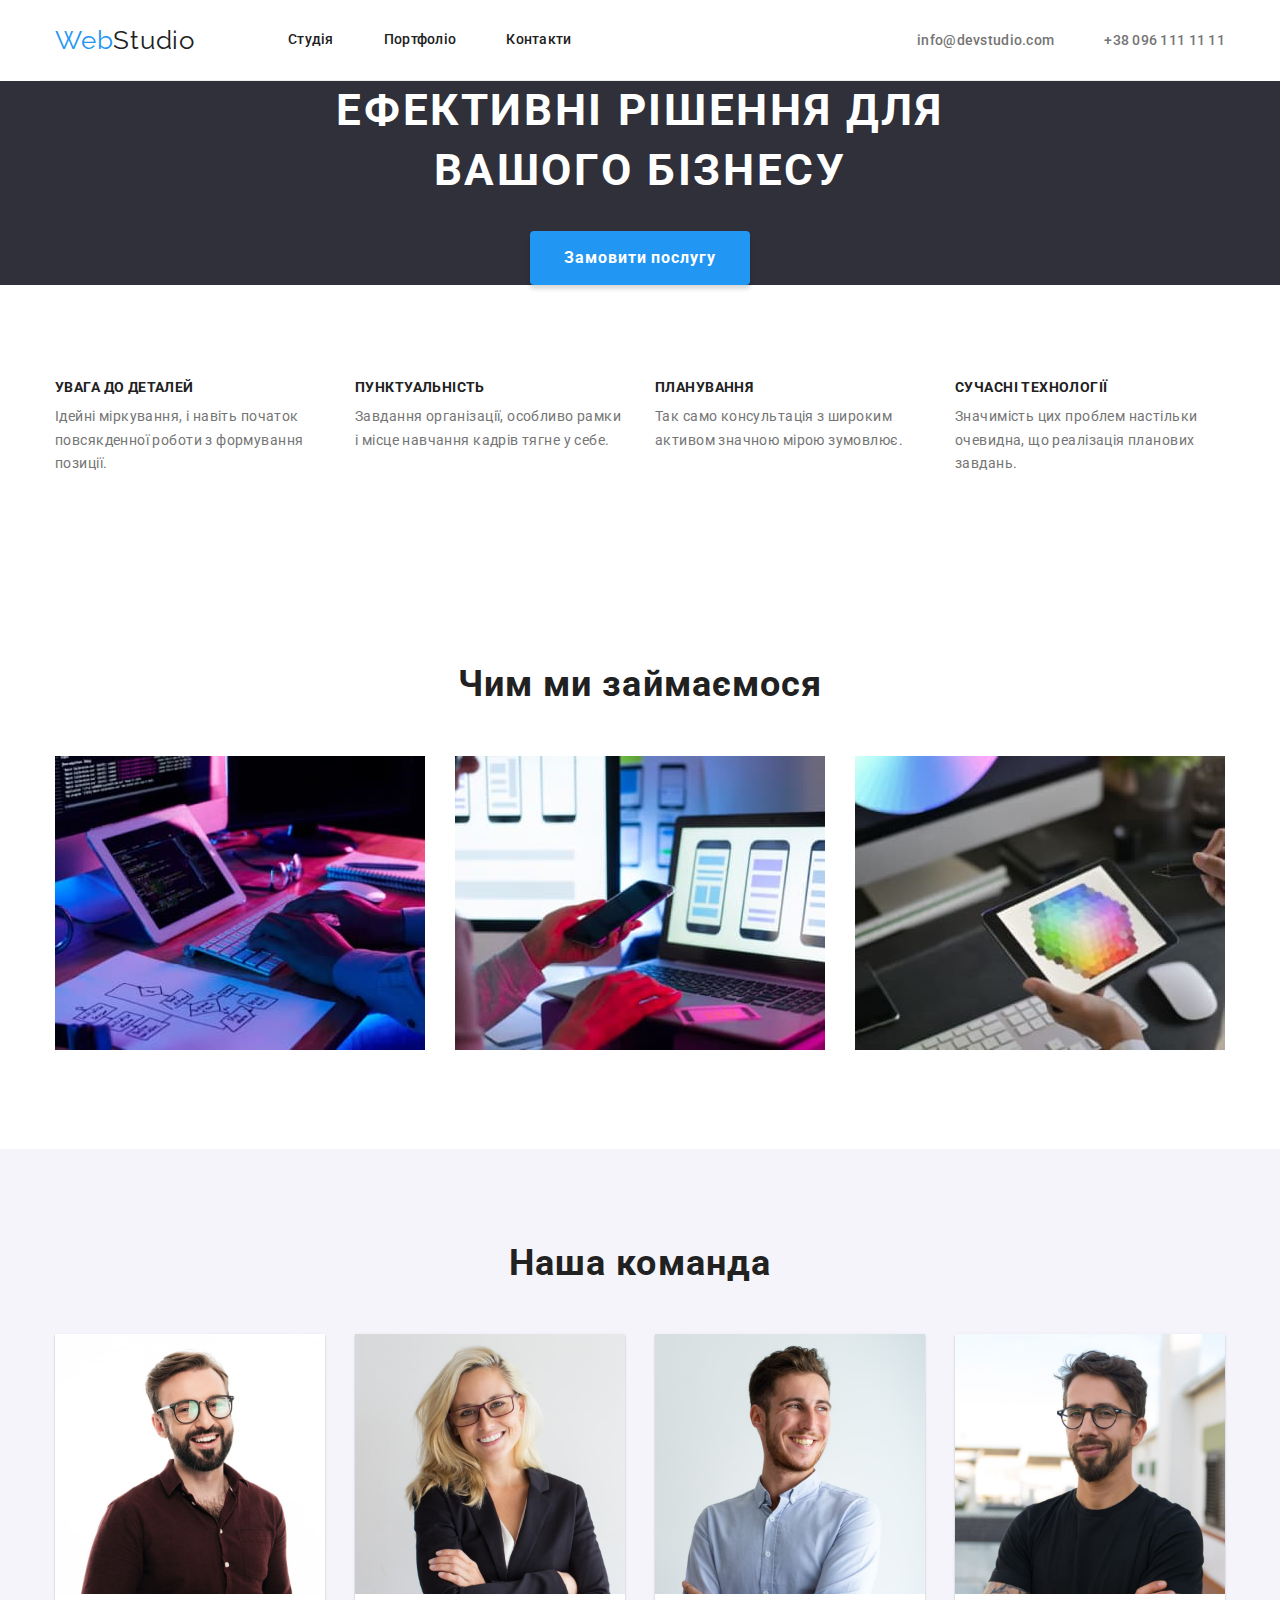
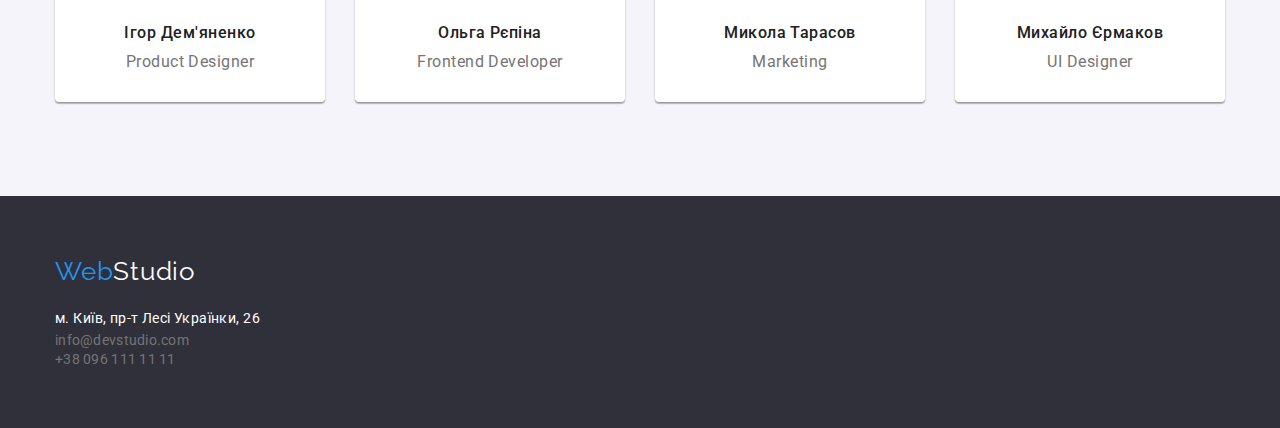
==== index.html @ 634e1eeb "added flex-box" ====
<!DOCTYPE html>
<html lang="uk">
<head>
    <meta charset="UTF-8">
    <meta http-equiv="X-UA-Compatible" content="IE=edge">
    <meta name="viewport" content="width=device-width, initial-scale=1.0">
    <title>Document</title>
    
    <link rel="preconnect" href="https://fonts.googleapis.com">
    <link rel="preconnect" href="https://fonts.gstatic.com" crossorigin>
    <link href="https://fonts.googleapis.com/css2?family=Raleway:wght@700&family=Roboto:wght@400;500;700;900&display=swap" rel="stylesheet">
    <link rel="stylesheet" href="https://cdnjs.cloudflare.com/ajax/libs/modern-normalize/1.1.0/modern-normalize.css">
    <link rel="stylesheet" href="./css/styles.css">   
</head>
<body>
    <header>   
        <div class="container-header">   
            <a href="./index.html" class="logo link"><span class="logo-part">Web</span>Studio</a>
            <nav>
                <ul class="site-nav list">
                    <li class="item"><a href="./index.html" class="link">Студія</a></li>
                    <li class="item"><a href="./portgolio.html" class="link">Портфоліо</a></li>
                    <li class="item"><a href="#" class="link">Контакти</a></li>
                </ul>
            </nav>
            <ul class="contacts-header list">
                <li class="item"><a href="mailto:info@devstudio.com" class="link">info@devstudio.com</a></li>
                <li class="item"><a href="tel:+380961111111" class="link">+38 096 111 11 11</a></li>   
            </ul>
        </div>
    </header>
    
    <main>
        <section class="hero-section">
            <h1 class="hero-title">Ефективні рішення для вашого бізнесу</h1>
            <button type="button" class="button">Замовити послугу</button>
        </section>

        <section>
            <div class="container-features">
                <h2 hidden>Переваги</h2> 
                <ul class="features-list list">
                    <li>
                        <h3 class="feature-title">Увага до деталей</h3>
                        <p class="description">Ідейні міркування, і навіть початок повсякденної роботи з формування позиції.</p>
                    </li>
                    <li>
                        <h3 class="feature-title">Пунктуальність</h3>
                        <p class="description">Завдання організації, особливо рамки і місце навчання кадрів тягне у себе.</p>
                    </li>
                    <li>
                        <h3 class="feature-title">Планування</h3>
                        <p class="description">Так само консультація з широким активом значною мірою зумовлює.</p>
                    </li>
                    <li>
                        <h3 class="feature-title">Сучасні технології</h3>
                        <p class="description">Значимість цих проблем настільки очевидна, що реалізація планових завдань.</p>
                    </li>
                </ul>
            </div>
        </section>

        <section>
            <div class="container-work">
                <h2 class="work-title">Чим ми займаємося</h2> 
                <ul class="work list">
                    <li>
                        <img src="./images/box1.jpg" alt="написання коду" width="370" height="294">
                    </li>
                    <li>
                        <img src="./images/box2.jpg" alt="створення макетів" width="370" height="294">
                    </li>
                    <li>
                        <img src="./images/box3.jpg" alt="підбір кольорів" width="370" height="294">
                    </li>
                </ul>
            </div>
        </section>

        <section class="team-section">
            <div class="container-team">
                <h2 class="team-title">Наша команда</h2> 
                <ul class="team-section list">
                    <li class="team-member">        
                        <img src="./images/foto1.jpg" alt="foto1" width="270" height="260" class="team-foto">
                        
                            <h3 class="team-name">Ігор Дем'яненко</h3>
                            <p class="team-position">Product Designer</p>                   
                        
                         </li>
                    <li class="team-member">
                        <img src="./images/foto2.jpg" alt="foto1" width="270" height="260" class="team-foto">
                            <h3 class="team-name">Ольга Рєпіна</h3>
                            <p class="team-position">Frontend Developer</p>
                                                
                    </li>
                    <li class="team-member">
                        <img src="./images/foto3.jpg" alt="foto3" width="270" height="260" class="team-foto">
                        
                            <h3 class="team-name">Микола Тарасов</h3>
                            <p class="team-position">Marketing</p>
                                                
                    </li>
                    <li class="team-member">
                        <img src="./images/foto4.jpg" alt="foto4" width="270" height="260" class="team-foto">
                        
                            <h3 class="team-name">Михайло Єрмаков</h3>
                            <p class="team-position">UI Designer</p>
                                                
                    </li>
                </ul>
            </div>
        </section>
    </main>

    <footer class="footer">
        <div class="container-footer">
            <a href="./index.html" class="logo-footer link"><span class="logo-part">Web</span>Studio</a>
            <address class="address">    
                <ul class="contacts-footer list">
                    <li><a href="https://www.google.com/maps/place/%D0%B1%D1%83%D0%BB%D1%8C%D0%B2%D0%B0%D1%80+%D0%9B%D0%B5%D1%81%D1%96+%D0%A3%D0%BA%D1%80%D0%B0%D1%97%D0%BD%D0%BA%D0%B8,+26,+%D0%9A%D0%B8%D1%97%D0%B2,+%D0%A3%D0%BA%D1%80%D0%B0%D1%97%D0%BD%D0%B0,+02000/@50.4265807,30.5383858,17z/data=!3m1!4b1!4m6!3m5!1s0x40d4cf0e033ecbe9:0x57a4dffefec77da0!8m2!3d50.4265807!4d30.5383858!16s%2Fg%2F1tctq5jv" 
                        target="_blank" rel="noopener noreferrer" class="location">м. Київ, пр-т Лесі Українки, 26</a>
                    </li>
                    <li><a href="mailto:info@devstudio.com" class="contacts-foooter link">info@devstudio.com</a></li>
                    <li><a href="tel:+380961111111" class="contacts-foooter link">+38 096 111 11 11</a></li>
                </ul>
            </address>
        </div>
    </footer>

</body>
</html>
---- css/styles.css ----
/*колір основного тексту #757575*/
/*додатковий колір тексту #212121*/
/*акцент #2196F3*/
/*білий #FFFFFF*/
/*background #2F303A*/
/*secondary-background #F5F4FA*/
/*portfolio-project-border #EEEEEE*/
/*hero-button-fokus #188CE8*/

/*root*/
:root {
    --primary-text-color: #757575;
    --title-text-color: #212121;
    --accent-color: #2196F3;
    --white: #FFFFFF;
    --background: #2F303A;
    --secondary-background: #F5F4FA;
    --portfolio-project-border: #EEEEEE;
    --hero-button-fokus: #188CE8;
}

h1,
h2,
h3,
h4,
h5,
h6,
p,
ul {
   margin-top: 0; 
}

/*body*/
body {
    background-color: var(--white);
    color: var(--primary-text-color);
    font-family: 'Roboto', sans-serif;
}

*,
*::before,
*::after {
  box-sizing: border-box;
} 
.list  {
    list-style: none;
    padding: 0;
    margin: 0;
}
.link {
    text-decoration: none;
}

/*header*/
.container-header {
    display: flex;
    align-items: center;
    margin-left: auto;
    margin-right: auto;
    width: 1200px;
    padding-left: 15px;
    padding-right: 15px;
    border-bottom: 1px solid #ECECEC;
}

/*logo*/
.logo {
    margin-right: 93px;
    font-family: 'Raleway';
    font-style: normal;
    font-size: 26px;
    line-height: 1.19;
    letter-spacing: 0.03em;
    color: var(--title-text-color);
}
.logo-part {
    color: var(--accent-color);
}

/*nav*/
.site-nav {
    display: flex;
}
.site-nav .item:not( :last-child) {
    margin-right: 50px;
} 
.site-nav .link {
    display: block;
    font-style: normal;
    font-weight: 500;
    font-size: 14px;
    line-height: 1.14;
    letter-spacing: 0.02em;
    color: var(--title-text-color); 
    padding-top: 32px;
    padding-bottom: 32px;
}
.site-nav .link:hover, 
.site-nav .link:focus {
    color: var(--accent-color);
}

/*contacts*/
.contacts-header {
    display: flex;
    margin-left: auto;
}
.contacts-header .item + .item {
    margin-left: 50px;
}
.contacts-header .link {
    font-style: normal;
    font-weight: 500;
    font-size: 14px;
    line-height: 1.14;
    letter-spacing: 0.02em;
    color: var(--primary-text-color);
}
.contacts-header .link:hover, 
.contacts-header .link:focus{
    color: var(--accent-color);
}

/*main*/

/*hero section*/
.hero-section {
    text-align: center;
    background-color: var(--background);
}
.hero-title {
    margin-bottom: 30px;
    margin-left: auto;
    margin-right: auto;
    font-size: 44px;
    line-height: 1.36;
    letter-spacing: 0.06em;
    max-width: 696px;
    text-transform: uppercase;
    color: var(--white);
}
.button {
    min-width: 216px;
    border-color: transparent;
    box-shadow: 0px 4px 4px rgba(0, 0, 0, 0.15);
    border-radius: 4px;
    padding: 10px 32px;

    background-color: var(--accent-color);
    cursor: pointer;
    font-weight: 700;
    font-size: 16px;
    line-height: 1.875; 
    letter-spacing: 0.06em;
    color: var(--white);
}
.button:hover,
.button:focus {
    background-color: var(--hero-button-fokus);
}

/*features section*/
.container-features {
    padding-top: 94px;
    padding-bottom: 94px;
    margin-left: auto;
    margin-right: auto;
    width: 1200px;
    padding-left: 15px;
    padding-right: 15px;
}
.features-list {
    display: flex;
    justify-content: space-between;
}

.feature-title {
    margin-bottom: 10px;
    font-size: 14px;
    line-height: 16px;
    letter-spacing: 0.03em;
    text-transform: uppercase;
    color: var(--title-text-color);
}

.description {
    max-width: 270px;
    margin-bottom: 0;
    font-size: 14px;
    line-height: 1.71;
    letter-spacing: 0.03em;
}

/*work section*/
.container-work {
    padding-top: 94px;
    padding-bottom: 94px;
    margin-left: auto;
    margin-right: auto;
    width: 1200px;
    padding-left: 15px;
    padding-right: 15px;
}

.work {
    display: flex;
    justify-content: space-between;
}
.work-title {
    margin-bottom: 50px;
    font-size: 36px;
    line-height: 1.16;
    text-align: center;
    letter-spacing: 0.03em;
    color: var(--title-text-color);
}

/*team section*/
.team-section {
    display: flex;
    justify-content: space-between;
    background: var(--secondary-background)
}
.container-team {
    padding-top: 94px;
    padding-bottom: 94px;
    padding-left: 15px;
    padding-right: 15px;
    margin-left: auto;
    margin-right: auto;
    width: 1200px;
}
.team-title {
    margin-bottom: 50px;
    font-size: 36px;
    line-height: 1.16;
    text-align: center;
    letter-spacing: 0.03em;
    color: var(--title-text-color);
}
.team-member {
    max-width: 270px;
    height: 368px;
    background: var(--white);
/* material shadow v1 */
    box-shadow: 0px 1px 3px rgba(0, 0, 0, 0.12), 
                0px 1px 1px rgba(0, 0, 0, 0.14), 
                0px 2px 1px rgba(0, 0, 0, 0.2);
    border-radius: 0px 0px 4px 4px;
}
.team-foto{
    display: block;
    margin-bottom: 30px;
}
.team-name {
    margin-bottom: 10px;
    font-weight: 500;
    font-size: 16px;
    line-height: 1.18;
    text-align: center;
    letter-spacing: 0.03em;
    color: var(--title-text-color);
}
.team-position {
    padding-bottom: 30px;
    font-size: 16px;
    line-height: 1.18;
    text-align: center;
    letter-spacing: 0.03em;
}

/*footer*/
.footer {
    background-color: var(--background);
}
.container-footer {
    margin-left: auto;
    margin-right: auto;
    width: 1200px;
    padding: 60px 15px 60px 15px;    
}
.logo-footer {
    display: block;
    padding-bottom: 20px;
    font-family: 'Raleway';
    font-size: 26px;
    line-height: 1.19;
    letter-spacing: 0.03em;
    color: var(--white);
}

/*location*/
.location {
    display: block;
    font-style: normal;
    font-size: 14px;
    line-height: 1.71;
    /* or 171% */
    letter-spacing: 0.03em;    
    text-decoration: none;
    color: var(--white);
}
.contacts-footer .link {
    font-style: normal;
    font-size: 14px;
    line-height: 1.14;
    letter-spacing: 0.02em;
    color: var(--primary-text-color);
}
.contacts-footer .link:hover, 
.contacts-footer .link:focus{
    color: var(--accent-color);
}


/*portfolio-project-border #EEEEEE*/

/*portfolio*/

/*portfolio-filters*/
.filter-container {
    width: 1200px;
    padding: 94px 15px 50px 15px;
    margin-left: auto;
    margin-right: auto;    
}
.project {
    display: flex;
    justify-content: center;    
}
.container-filters {
    margin-bottom: 50px;
}
.project .item:not( :last-child) {
    margin-right: 8px;
}
.filter-button {
    padding: 6px 25px;
    min-width: 73px;
    background-color: var(--secondary-background);
    border: none;
    border-radius: 4px;
    cursor: pointer;
    font-weight: 500;
    font-size: 16px;
    line-height: 1.625; 
    text-align: center;
    letter-spacing: 0.03em;
    color: var(--title-text-color);
}
.filter-button:hover,
.filter-button:focus {
    background-color: var(--accent-color);
    color: var(--white);
}

/*portfolio-list*/
.portfolio-container {
    width: 1200px;
    padding-left: 15px;
    padding-right: 15px;
    padding-bottom: 94px;
    margin-left: auto;
    margin-right: auto;   
}
.portfolio {
    display: flex;
    flex-wrap: wrap;
}
.portfolio-project {
    max-width: 370px;
    height: 404px;
    background: var(--white);
    border-bottom: 1px solid var(--portfolio-project-border);
    margin-right: 30px;
    margin-bottom: 30px;
}
.portfolio-project:nth-child(3n) {
    margin-right: 0;
}
.portfolio-project:nth-last-child(-n + 3) {
    margin-bottom: 0;
}
.foto-project {
    display: block;
    margin-bottom: 20px;
}
.name-project {
    font-weight: 700;
    font-size: 18px;
    line-height: 2;
    letter-spacing: 0.06em;
    color: var(--title-text-color);
}
.type-project {
    font-size: 16px;
    line-height: 1.875;
    letter-spacing: 0.03em;
}
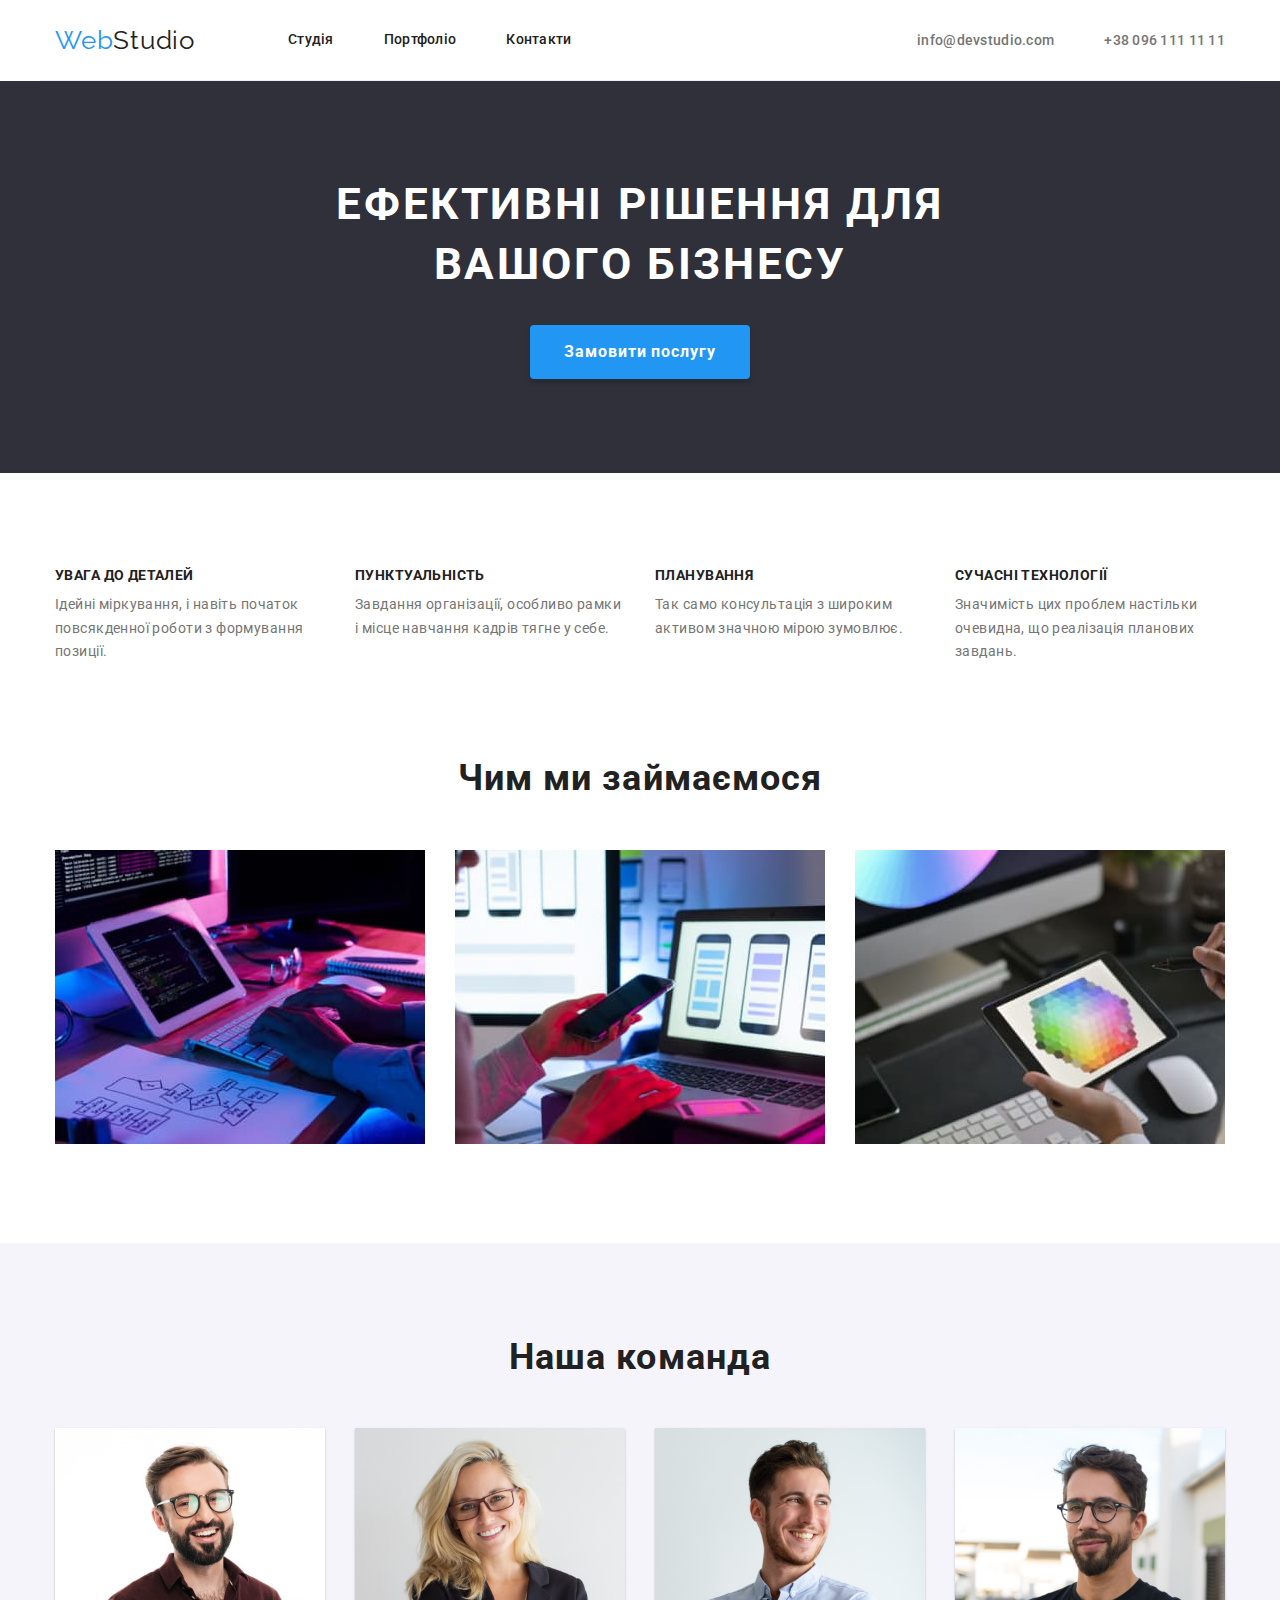
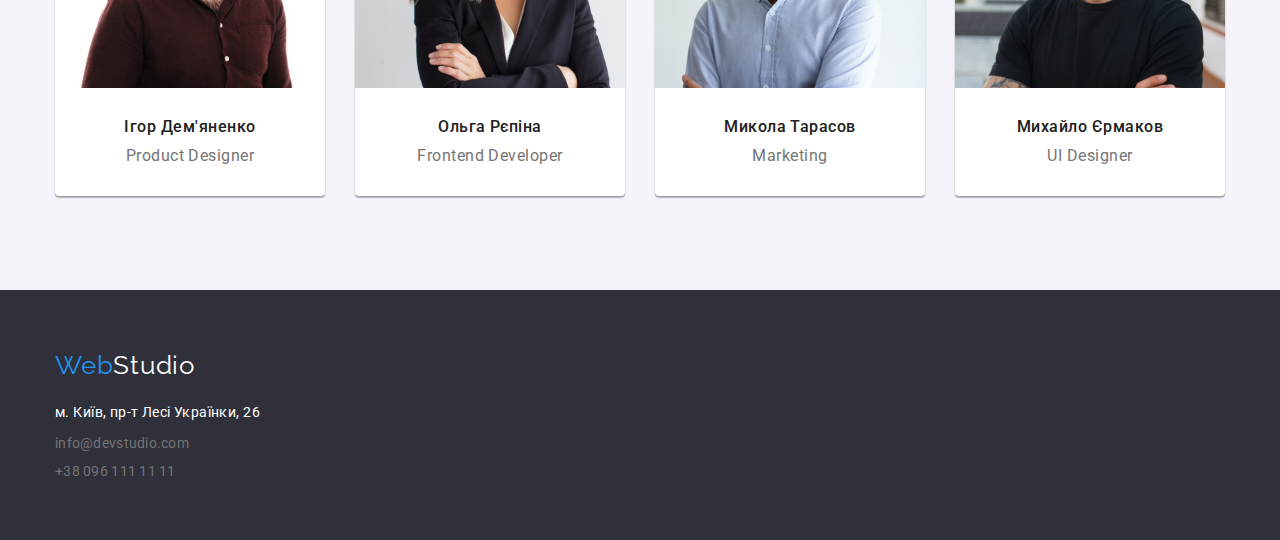
==== commit adc591d3: "code optimization" ====
--- a/index.html
+++ b/index.html
@@ -1,132 +1,211 @@
 <!DOCTYPE html>
 <html lang="uk">
-<head>
-    <meta charset="UTF-8">
-    <meta http-equiv="X-UA-Compatible" content="IE=edge">
-    <meta name="viewport" content="width=device-width, initial-scale=1.0">
+  <head>
+    <meta charset="UTF-8" />
+    <meta http-equiv="X-UA-Compatible" content="IE=edge" />
+    <meta name="viewport" content="width=device-width, initial-scale=1.0" />
     <title>Document</title>
-    
-    <link rel="preconnect" href="https://fonts.googleapis.com">
-    <link rel="preconnect" href="https://fonts.gstatic.com" crossorigin>
-    <link href="https://fonts.googleapis.com/css2?family=Raleway:wght@700&family=Roboto:wght@400;500;700;900&display=swap" rel="stylesheet">
-    <link rel="stylesheet" href="https://cdnjs.cloudflare.com/ajax/libs/modern-normalize/1.1.0/modern-normalize.css">
-    <link rel="stylesheet" href="./css/styles.css">   
-</head>
-<body>
-    <header>   
-        <div class="container-header">   
-            <a href="./index.html" class="logo link"><span class="logo-part">Web</span>Studio</a>
-            <nav>
-                <ul class="site-nav list">
-                    <li class="item"><a href="./index.html" class="link">Студія</a></li>
-                    <li class="item"><a href="./portgolio.html" class="link">Портфоліо</a></li>
-                    <li class="item"><a href="#" class="link">Контакти</a></li>
-                </ul>
-            </nav>
-            <ul class="contacts-header list">
-                <li class="item"><a href="mailto:info@devstudio.com" class="link">info@devstudio.com</a></li>
-                <li class="item"><a href="tel:+380961111111" class="link">+38 096 111 11 11</a></li>   
-            </ul>
-        </div>
+
+    <link rel="preconnect" href="https://fonts.googleapis.com" />
+    <link rel="preconnect" href="https://fonts.gstatic.com" crossorigin />
+    <link
+      href="https://fonts.googleapis.com/css2?family=Raleway:wght@700&family=Roboto:wght@400;500;700;900&display=swap"
+      rel="stylesheet"
+    />
+    <link
+      rel="stylesheet"
+      href="https://cdnjs.cloudflare.com/ajax/libs/modern-normalize/1.1.0/modern-normalize.css"
+    />
+    <link rel="stylesheet" href="./css/styles.css" />
+  </head>
+  <body>
+    <header>
+      <div class="container-header">
+        <a href="./index.html" class="logo link"
+          ><span class="logo-part">Web</span>Studio</a
+        >
+        <nav>
+          <ul class="site-nav list">
+            <li class="item"><a href="./index.html" class="link">Студія</a></li>
+            <li class="item">
+              <a href="./portgolio.html" class="link">Портфоліо</a>
+            </li>
+            <li class="item"><a href="#" class="link">Контакти</a></li>
+          </ul>
+        </nav>
+        <ul class="contacts-header list">
+          <li class="item">
+            <a href="mailto:info@devstudio.com" class="link"
+              >info@devstudio.com</a
+            >
+          </li>
+          <li class="item">
+            <a href="tel:+380961111111" class="link">+38 096 111 11 11</a>
+          </li>
+        </ul>
+      </div>
     </header>
-    
+
     <main>
-        <section class="hero-section">
-            <h1 class="hero-title">Ефективні рішення для вашого бізнесу</h1>
-            <button type="button" class="button">Замовити послугу</button>
-        </section>
-
-        <section>
-            <div class="container-features">
-                <h2 hidden>Переваги</h2> 
-                <ul class="features-list list">
-                    <li>
-                        <h3 class="feature-title">Увага до деталей</h3>
-                        <p class="description">Ідейні міркування, і навіть початок повсякденної роботи з формування позиції.</p>
-                    </li>
-                    <li>
-                        <h3 class="feature-title">Пунктуальність</h3>
-                        <p class="description">Завдання організації, особливо рамки і місце навчання кадрів тягне у себе.</p>
-                    </li>
-                    <li>
-                        <h3 class="feature-title">Планування</h3>
-                        <p class="description">Так само консультація з широким активом значною мірою зумовлює.</p>
-                    </li>
-                    <li>
-                        <h3 class="feature-title">Сучасні технології</h3>
-                        <p class="description">Значимість цих проблем настільки очевидна, що реалізація планових завдань.</p>
-                    </li>
-                </ul>
-            </div>
-        </section>
-
-        <section>
-            <div class="container-work">
-                <h2 class="work-title">Чим ми займаємося</h2> 
-                <ul class="work list">
-                    <li>
-                        <img src="./images/box1.jpg" alt="написання коду" width="370" height="294">
-                    </li>
-                    <li>
-                        <img src="./images/box2.jpg" alt="створення макетів" width="370" height="294">
-                    </li>
-                    <li>
-                        <img src="./images/box3.jpg" alt="підбір кольорів" width="370" height="294">
-                    </li>
-                </ul>
-            </div>
-        </section>
-
-        <section class="team-section">
-            <div class="container-team">
-                <h2 class="team-title">Наша команда</h2> 
-                <ul class="team-section list">
-                    <li class="team-member">        
-                        <img src="./images/foto1.jpg" alt="foto1" width="270" height="260" class="team-foto">
-                        
-                            <h3 class="team-name">Ігор Дем'яненко</h3>
-                            <p class="team-position">Product Designer</p>                   
-                        
-                         </li>
-                    <li class="team-member">
-                        <img src="./images/foto2.jpg" alt="foto1" width="270" height="260" class="team-foto">
-                            <h3 class="team-name">Ольга Рєпіна</h3>
-                            <p class="team-position">Frontend Developer</p>
-                                                
-                    </li>
-                    <li class="team-member">
-                        <img src="./images/foto3.jpg" alt="foto3" width="270" height="260" class="team-foto">
-                        
-                            <h3 class="team-name">Микола Тарасов</h3>
-                            <p class="team-position">Marketing</p>
-                                                
-                    </li>
-                    <li class="team-member">
-                        <img src="./images/foto4.jpg" alt="foto4" width="270" height="260" class="team-foto">
-                        
-                            <h3 class="team-name">Михайло Єрмаков</h3>
-                            <p class="team-position">UI Designer</p>
-                                                
-                    </li>
-                </ul>
-            </div>
-        </section>
+      <section class="hero-section">
+        <div class="container hero">
+          <h1 class="hero-title">Ефективні рішення для вашого бізнесу</h1>
+          <button type="button" class="button">Замовити послугу</button>
+        </div>
+      </section>
+
+      <section class="section">
+        <div class="container">
+          <h2 hidden>Переваги</h2>
+          <ul class="features-list list">
+            <li>
+              <h3 class="feature-title">Увага до деталей</h3>
+              <p class="description">
+                Ідейні міркування, і навіть початок повсякденної роботи з
+                формування позиції.
+              </p>
+            </li>
+            <li>
+              <h3 class="feature-title">Пунктуальність</h3>
+              <p class="description">
+                Завдання організації, особливо рамки і місце навчання кадрів
+                тягне у себе.
+              </p>
+            </li>
+            <li>
+              <h3 class="feature-title">Планування</h3>
+              <p class="description">
+                Так само консультація з широким активом значною мірою зумовлює.
+              </p>
+            </li>
+            <li>
+              <h3 class="feature-title">Сучасні технології</h3>
+              <p class="description">
+                Значимість цих проблем настільки очевидна, що реалізація
+                планових завдань.
+              </p>
+            </li>
+          </ul>
+        </div>
+      </section>
+
+      <section class="section">
+        <div class="container">
+          <h2 class="work-title">Чим ми займаємося</h2>
+          <ul class="work list">
+            <li>
+              <img
+                src="./images/box1.jpg"
+                alt="написання коду"
+                width="370"
+                height="294"
+              />
+            </li>
+            <li>
+              <img
+                src="./images/box2.jpg"
+                alt="створення макетів"
+                width="370"
+                height="294"
+              />
+            </li>
+            <li>
+              <img
+                src="./images/box3.jpg"
+                alt="підбір кольорів"
+                width="370"
+                height="294"
+              />
+            </li>
+          </ul>
+        </div>
+      </section>
+
+      <section class="section-team">
+        <div class="container">
+          <h2 class="team-title">Наша команда</h2>
+          <ul class="team-section list">
+            <li class="team-member">
+              <img
+                src="./images/foto1.jpg"
+                alt="foto1"
+                width="270"
+                height="260"
+                class="team-foto"
+              />
+
+              <h3 class="team-name">Ігор Дем'яненко</h3>
+              <p class="team-position">Product Designer</p>
+            </li>
+            <li class="team-member">
+              <img
+                src="./images/foto2.jpg"
+                alt="foto1"
+                width="270"
+                height="260"
+                class="team-foto"
+              />
+              <h3 class="team-name">Ольга Рєпіна</h3>
+              <p class="team-position">Frontend Developer</p>
+            </li>
+            <li class="team-member">
+              <img
+                src="./images/foto3.jpg"
+                alt="foto3"
+                width="270"
+                height="260"
+                class="team-foto"
+              />
+
+              <h3 class="team-name">Микола Тарасов</h3>
+              <p class="team-position">Marketing</p>
+            </li>
+            <li class="team-member">
+              <img
+                src="./images/foto4.jpg"
+                alt="foto4"
+                width="270"
+                height="260"
+                class="team-foto"
+              />
+
+              <h3 class="team-name">Михайло Єрмаков</h3>
+              <p class="team-position">UI Designer</p>
+            </li>
+          </ul>
+        </div>
+      </section>
     </main>
 
     <footer class="footer">
-        <div class="container-footer">
-            <a href="./index.html" class="logo-footer link"><span class="logo-part">Web</span>Studio</a>
-            <address class="address">    
-                <ul class="contacts-footer list">
-                    <li><a href="https://www.google.com/maps/place/%D0%B1%D1%83%D0%BB%D1%8C%D0%B2%D0%B0%D1%80+%D0%9B%D0%B5%D1%81%D1%96+%D0%A3%D0%BA%D1%80%D0%B0%D1%97%D0%BD%D0%BA%D0%B8,+26,+%D0%9A%D0%B8%D1%97%D0%B2,+%D0%A3%D0%BA%D1%80%D0%B0%D1%97%D0%BD%D0%B0,+02000/@50.4265807,30.5383858,17z/data=!3m1!4b1!4m6!3m5!1s0x40d4cf0e033ecbe9:0x57a4dffefec77da0!8m2!3d50.4265807!4d30.5383858!16s%2Fg%2F1tctq5jv" 
-                        target="_blank" rel="noopener noreferrer" class="location">м. Київ, пр-т Лесі Українки, 26</a>
-                    </li>
-                    <li><a href="mailto:info@devstudio.com" class="contacts-foooter link">info@devstudio.com</a></li>
-                    <li><a href="tel:+380961111111" class="contacts-foooter link">+38 096 111 11 11</a></li>
-                </ul>
-            </address>
-        </div>
+      <div class="container">
+        <a href="./index.html" class="logo-footer link"
+          ><span class="logo-part">Web</span>Studio</a
+        >
+        <address class="address">
+          <ul class="contacts-footer list">
+            <li class="adress-element">
+              <a
+                href="https://www.google.com/maps/place/%D0%B1%D1%83%D0%BB%D1%8C%D0%B2%D0%B0%D1%80+%D0%9B%D0%B5%D1%81%D1%96+%D0%A3%D0%BA%D1%80%D0%B0%D1%97%D0%BD%D0%BA%D0%B8,+26,+%D0%9A%D0%B8%D1%97%D0%B2,+%D0%A3%D0%BA%D1%80%D0%B0%D1%97%D0%BD%D0%B0,+02000/@50.4265807,30.5383858,17z/data=!3m1!4b1!4m6!3m5!1s0x40d4cf0e033ecbe9:0x57a4dffefec77da0!8m2!3d50.4265807!4d30.5383858!16s%2Fg%2F1tctq5jv"
+                target="_blank"
+                rel="noopener noreferrer"
+                class="location"
+                >м. Київ, пр-т Лесі Українки, 26</a
+              >
+            </li>
+            <li class="adress-element">
+              <a href="mailto:info@devstudio.com" class="contacts-foooter link"
+                >info@devstudio.com</a
+              >
+            </li>
+            <li class="adress-element">
+              <a href="tel:+380961111111" class="contacts-foooter link"
+                >+38 096 111 11 11</a
+              >
+            </li>
+          </ul>
+        </address>
+      </div>
     </footer>
-
-</body>
-</html>+  </body>
+</html>
--- a/css/styles.css
+++ b/css/styles.css
@@ -122,16 +122,33 @@
 }
 
 /*main*/
+.section {
+    padding-top: 0;
+    padding-bottom: 94px;  
+}
+.container {
+    margin-left: auto;
+    margin-right: auto;
+    width: 1200px;
+    padding-left: 15px;
+    padding-right: 15px;
+}
 
 /*hero section*/
 .hero-section {
     text-align: center;
+    padding-top: 94px;
+    padding-bottom: 94px;
+    margin-bottom: 94px;
     background-color: var(--background);
 }
+.container .hero {
+    max-height: 600px;   
+}
 .hero-title {
-    margin-bottom: 30px;
     margin-left: auto;
     margin-right: auto;
+    margin-bottom: 30px;
     font-size: 44px;
     line-height: 1.36;
     letter-spacing: 0.06em;
@@ -160,20 +177,10 @@
 }
 
 /*features section*/
-.container-features {
-    padding-top: 94px;
-    padding-bottom: 94px;
-    margin-left: auto;
-    margin-right: auto;
-    width: 1200px;
-    padding-left: 15px;
-    padding-right: 15px;
-}
 .features-list {
     display: flex;
     justify-content: space-between;
 }
-
 .feature-title {
     margin-bottom: 10px;
     font-size: 14px;
@@ -182,7 +189,6 @@
     text-transform: uppercase;
     color: var(--title-text-color);
 }
-
 .description {
     max-width: 270px;
     margin-bottom: 0;
@@ -192,16 +198,6 @@
 }
 
 /*work section*/
-.container-work {
-    padding-top: 94px;
-    padding-bottom: 94px;
-    margin-left: auto;
-    margin-right: auto;
-    width: 1200px;
-    padding-left: 15px;
-    padding-right: 15px;
-}
-
 .work {
     display: flex;
     justify-content: space-between;
@@ -216,20 +212,16 @@
 }
 
 /*team section*/
-.team-section {
-    display: flex;
-    justify-content: space-between;
-    background: var(--secondary-background)
-}
-.container-team {
+.section-team {
     padding-top: 94px;
     padding-bottom: 94px;
-    padding-left: 15px;
-    padding-right: 15px;
-    margin-left: auto;
-    margin-right: auto;
-    width: 1200px;
-}
+    background: var(--secondary-background);
+}
+.team-section {
+    display: flex;
+    justify-content: space-between;
+}
+
 .team-title {
     margin-bottom: 50px;
     font-size: 36px;
@@ -271,17 +263,14 @@
 
 /*footer*/
 .footer {
+    padding-top: 60px;
+    padding-bottom: 60px;
     background-color: var(--background);
 }
-.container-footer {
-    margin-left: auto;
-    margin-right: auto;
-    width: 1200px;
-    padding: 60px 15px 60px 15px;    
-}
+
 .logo-footer {
     display: block;
-    padding-bottom: 20px;
+    margin-bottom: 20px;
     font-family: 'Raleway';
     font-size: 26px;
     line-height: 1.19;
@@ -311,26 +300,25 @@
 .contacts-footer .link:focus{
     color: var(--accent-color);
 }
+.adress-element:not(:nth-child(3n)) {
+    margin-bottom: 9px;
+}
 
 
 /*portfolio-project-border #EEEEEE*/
 
 /*portfolio*/
-
-/*portfolio-filters*/
-.filter-container {
-    width: 1200px;
-    padding: 94px 15px 50px 15px;
-    margin-left: auto;
-    margin-right: auto;    
+.project-section {
+    padding-top: 94px;
+    padding-bottom: 94px;
 }
 .project {
     display: flex;
-    justify-content: center;    
-}
-.container-filters {
-    margin-bottom: 50px;
-}
+    justify-content: center;   
+    
+    margin-bottom: 50px; 
+}
+
 .project .item:not( :last-child) {
     margin-right: 8px;
 }
@@ -353,16 +341,6 @@
     background-color: var(--accent-color);
     color: var(--white);
 }
-
-/*portfolio-list*/
-.portfolio-container {
-    width: 1200px;
-    padding-left: 15px;
-    padding-right: 15px;
-    padding-bottom: 94px;
-    margin-left: auto;
-    margin-right: auto;   
-}
 .portfolio {
     display: flex;
     flex-wrap: wrap;
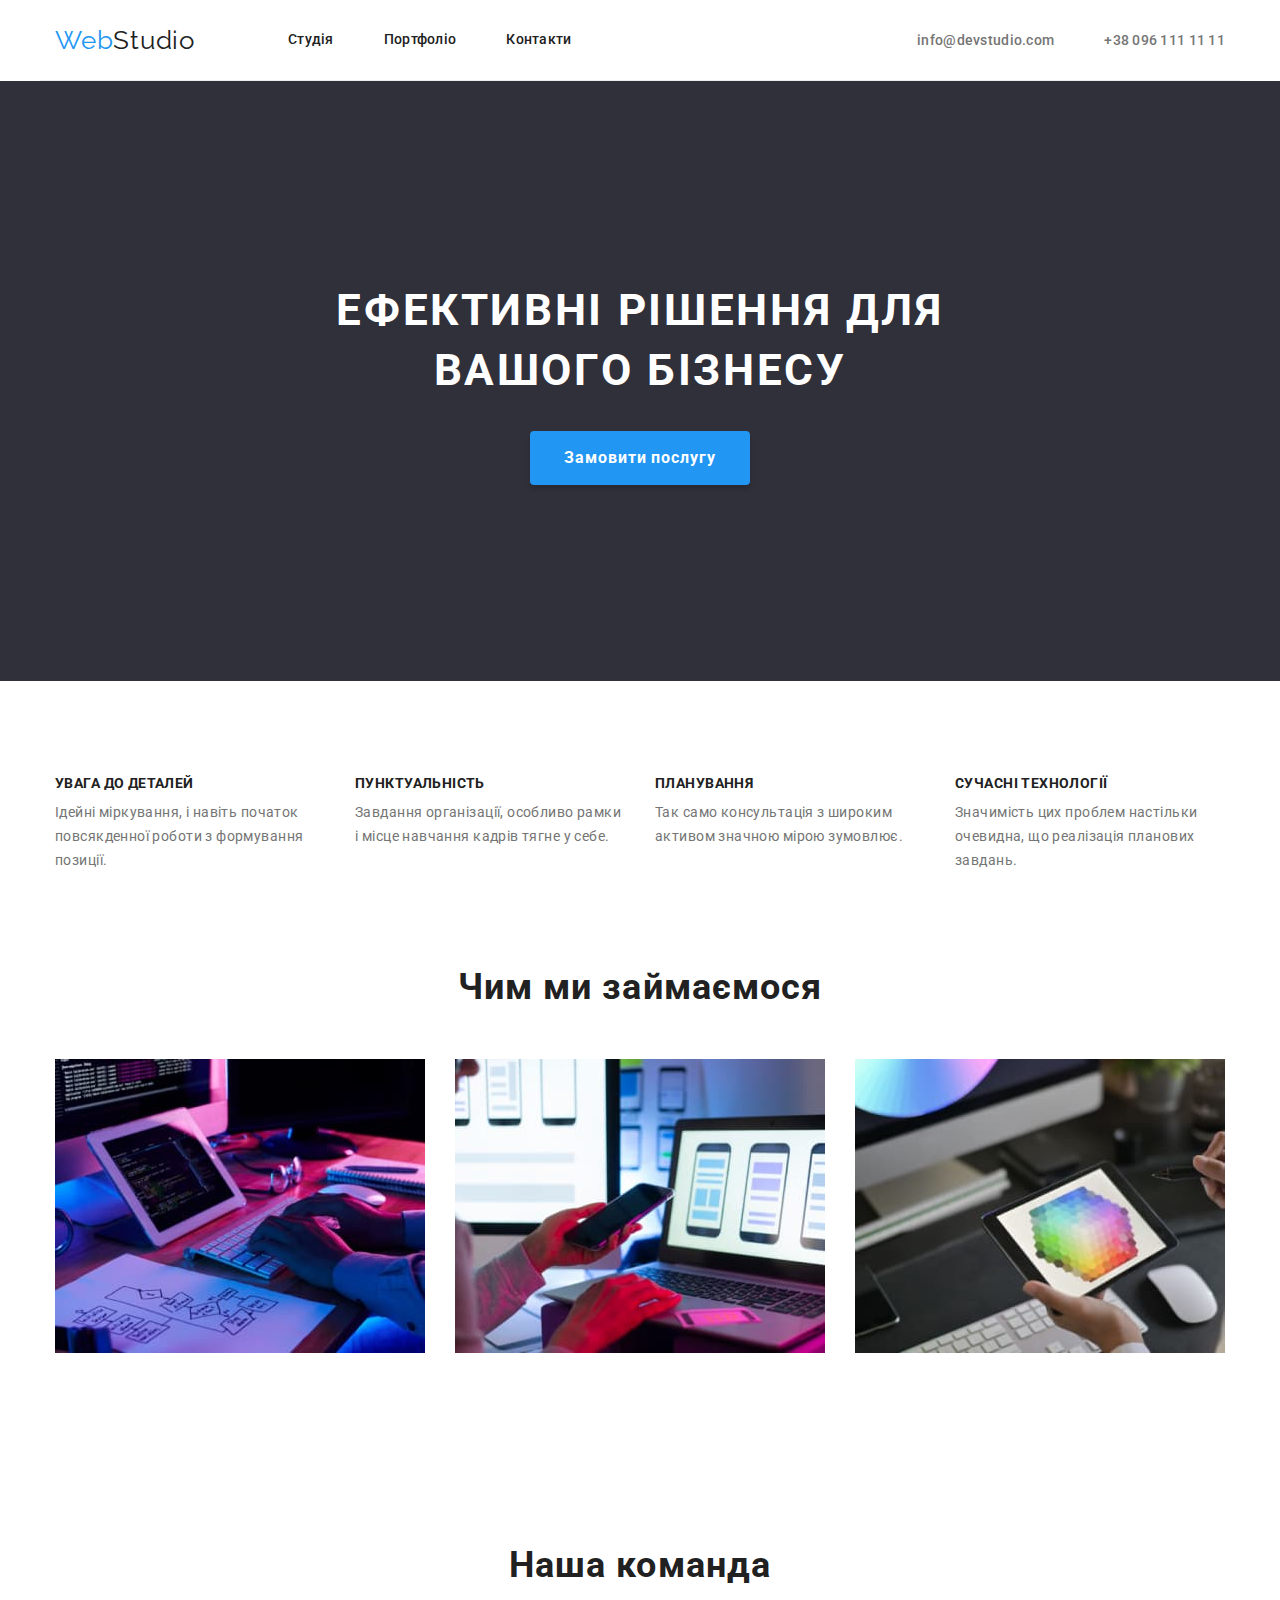
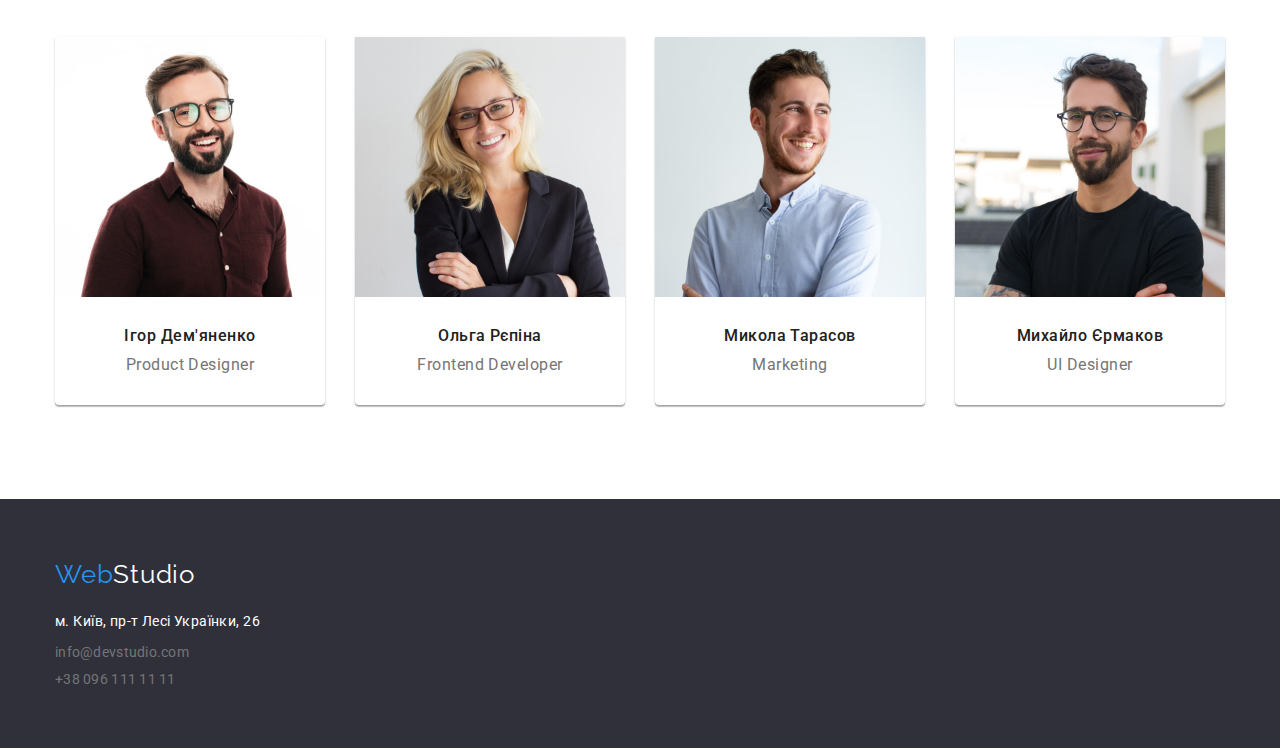
==== commit 0818162d: "code optimization" ====
--- a/index.html
+++ b/index.html
@@ -48,13 +48,13 @@
 
     <main>
       <section class="hero-section">
-        <div class="container hero">
+        <div class="container">
           <h1 class="hero-title">Ефективні рішення для вашого бізнесу</h1>
           <button type="button" class="button">Замовити послугу</button>
         </div>
       </section>
 
-      <section class="section">
+      <section class="section features">
         <div class="container">
           <h2 hidden>Переваги</h2>
           <ul class="features-list list">
@@ -89,7 +89,7 @@
         </div>
       </section>
 
-      <section class="section">
+      <section class="section work">
         <div class="container">
           <h2 class="work-title">Чим ми займаємося</h2>
           <ul class="work list">
@@ -121,7 +121,7 @@
         </div>
       </section>
 
-      <section class="section-team">
+      <section class="section team">
         <div class="container">
           <h2 class="team-title">Наша команда</h2>
           <ul class="team-section list">
--- a/css/styles.css
+++ b/css/styles.css
@@ -123,8 +123,7 @@
 
 /*main*/
 .section {
-    padding-top: 0;
-    padding-bottom: 94px;  
+    padding: 94px 0; 
 }
 .container {
     margin-left: auto;
@@ -136,14 +135,12 @@
 
 /*hero section*/
 .hero-section {
-    text-align: center;
-    padding-top: 94px;
-    padding-bottom: 94px;
-    margin-bottom: 94px;
+    max-height: 600px;  
+    text-align: center;
+    padding-top: 200px;
+    padding-bottom: 200px;
+   
     background-color: var(--background);
-}
-.container .hero {
-    max-height: 600px;   
 }
 .hero-title {
     margin-left: auto;
@@ -177,6 +174,9 @@
 }
 
 /*features section*/
+.features {
+    padding-bottom: 0;
+}
 .features-list {
     display: flex;
     justify-content: space-between;
@@ -212,9 +212,7 @@
 }
 
 /*team section*/
-.section-team {
-    padding-top: 94px;
-    padding-bottom: 94px;
+.section .team {
     background: var(--secondary-background);
 }
 .team-section {
@@ -308,17 +306,11 @@
 /*portfolio-project-border #EEEEEE*/
 
 /*portfolio*/
-.project-section {
-    padding-top: 94px;
-    padding-bottom: 94px;
-}
 .project {
     display: flex;
     justify-content: center;   
-    
     margin-bottom: 50px; 
 }
-
 .project .item:not( :last-child) {
     margin-right: 8px;
 }
